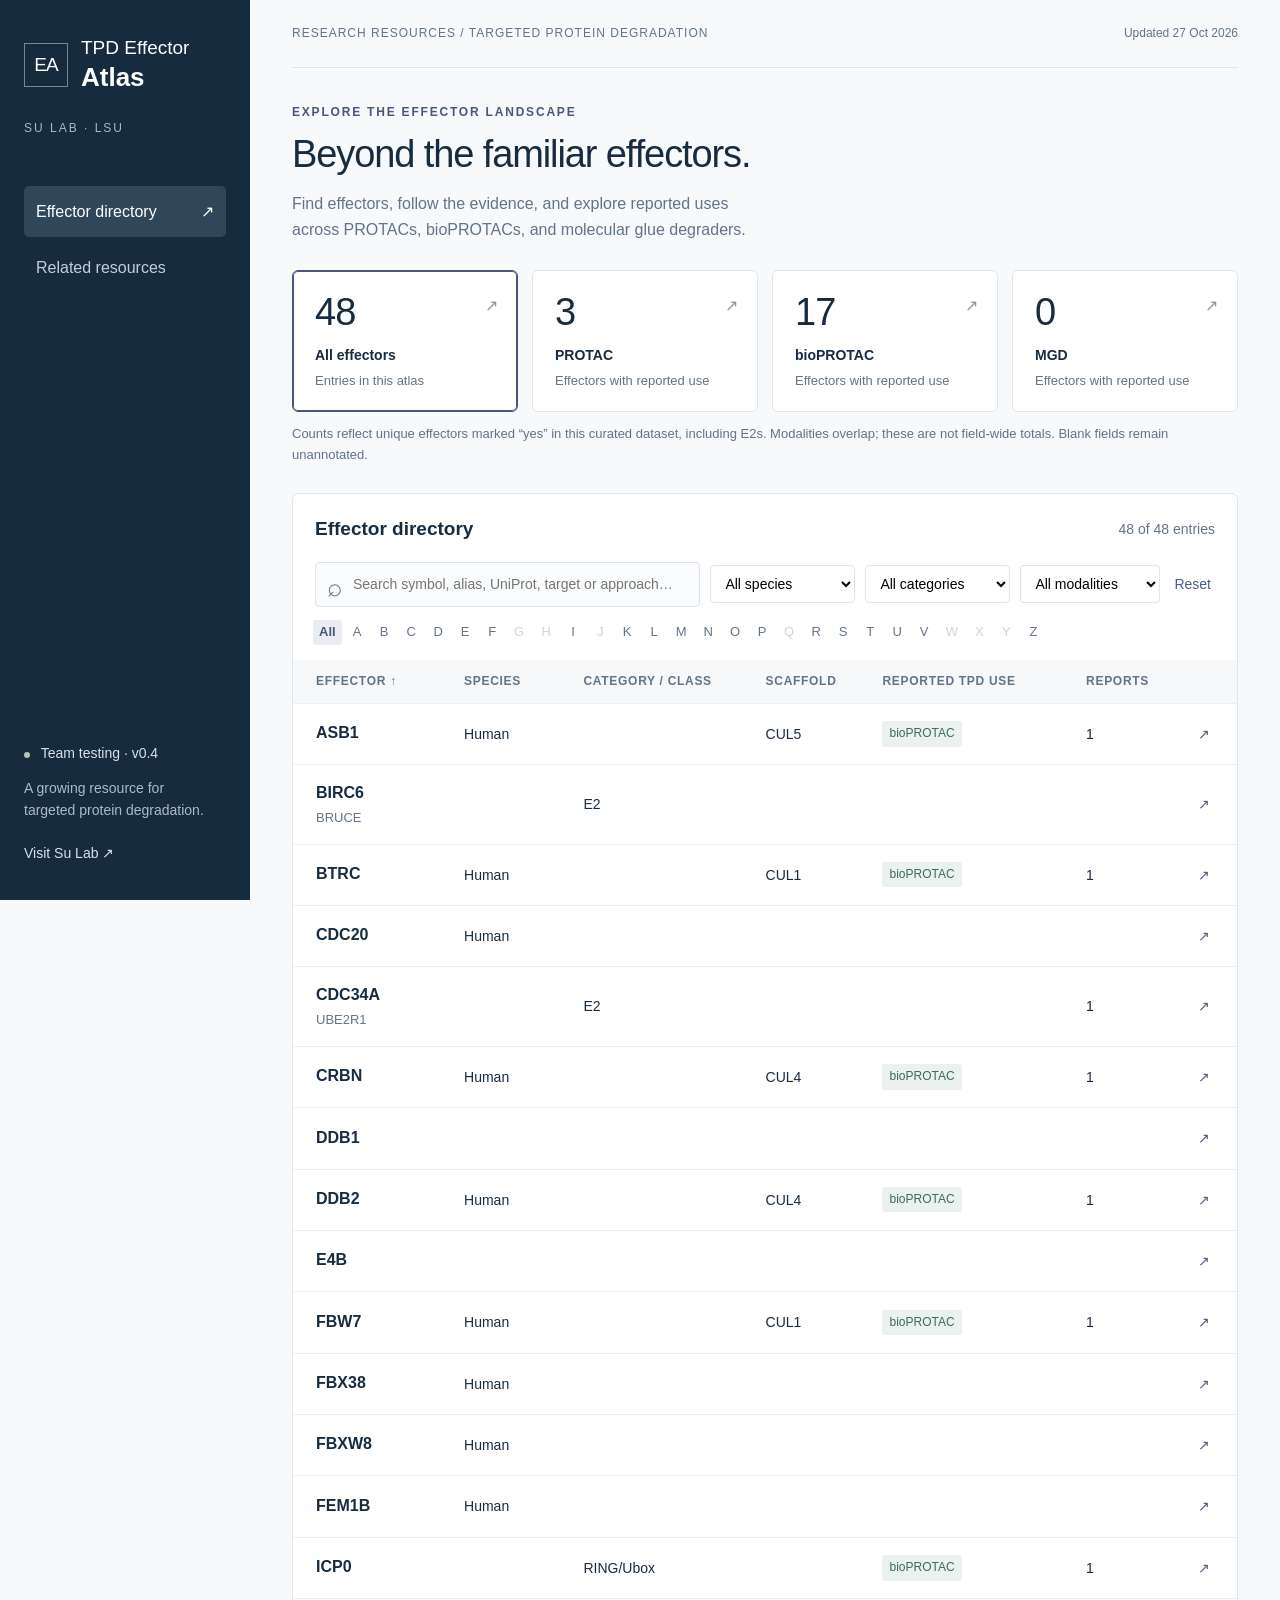
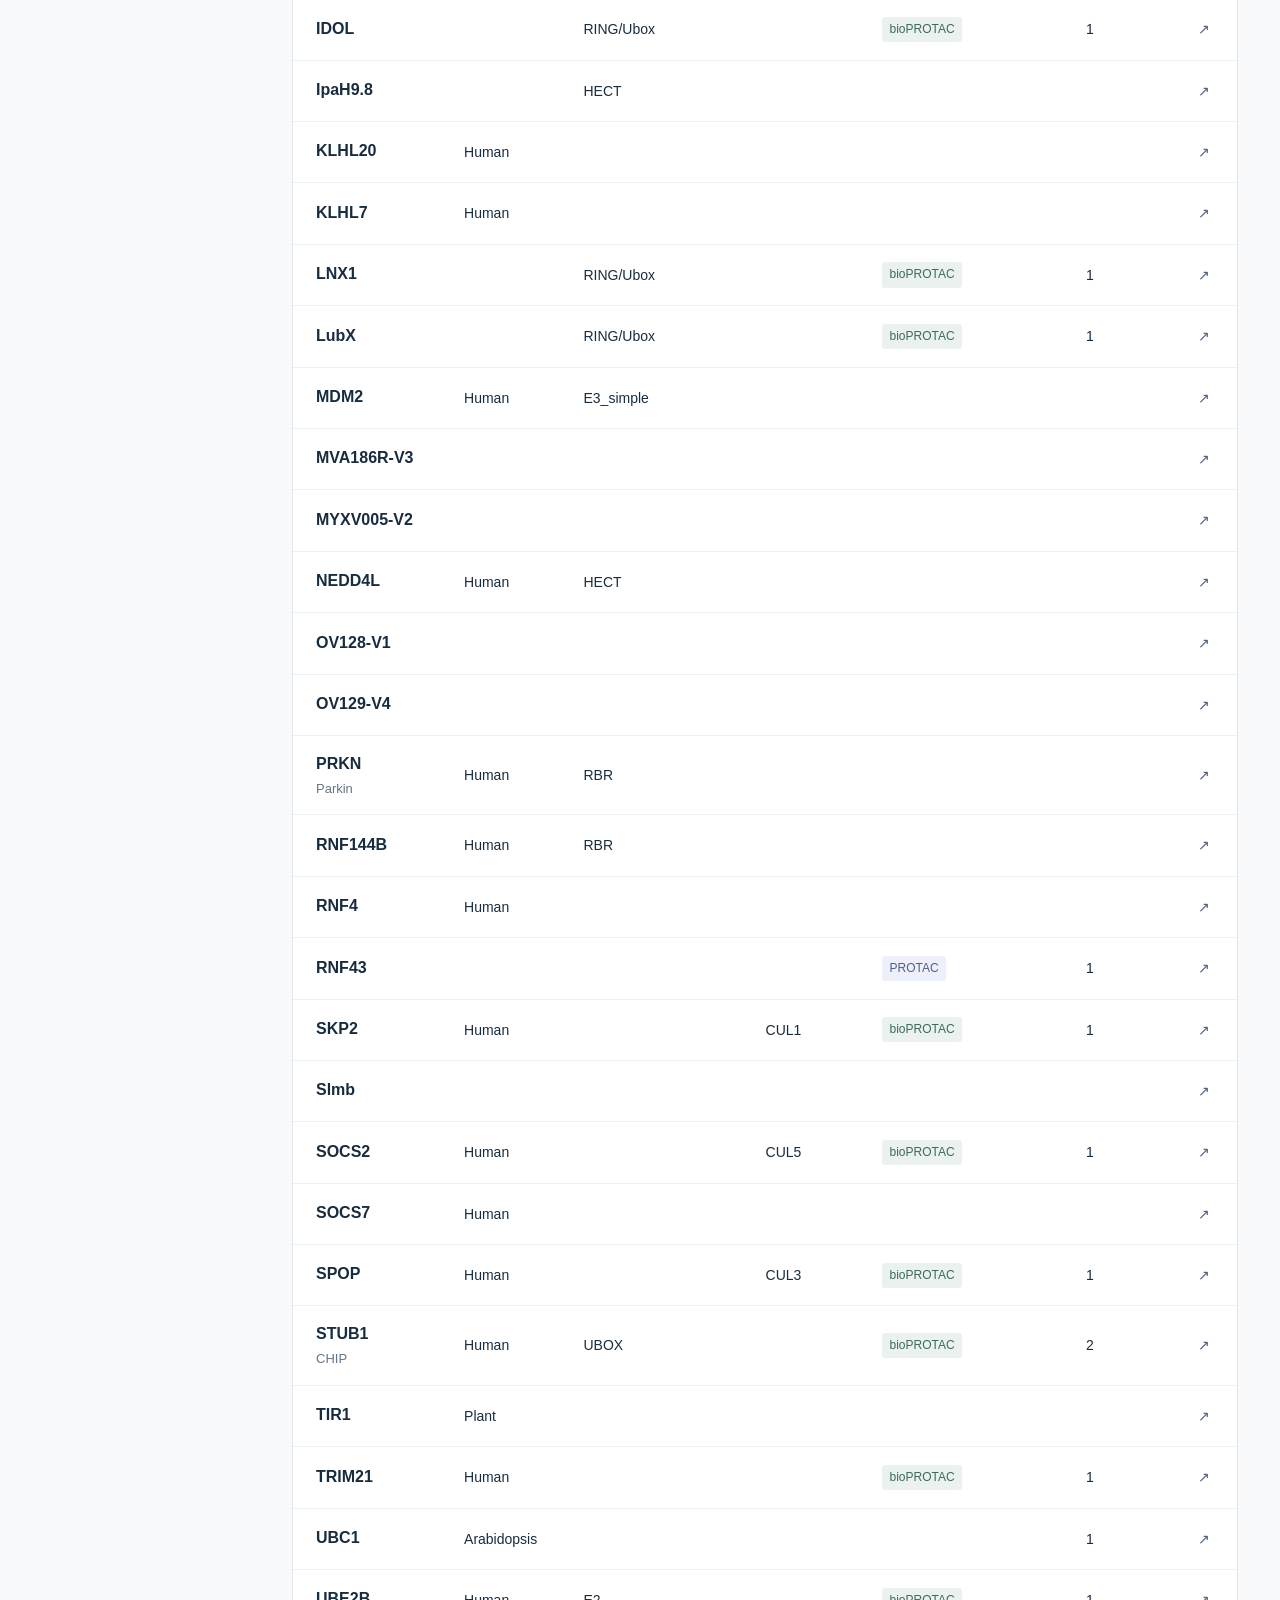
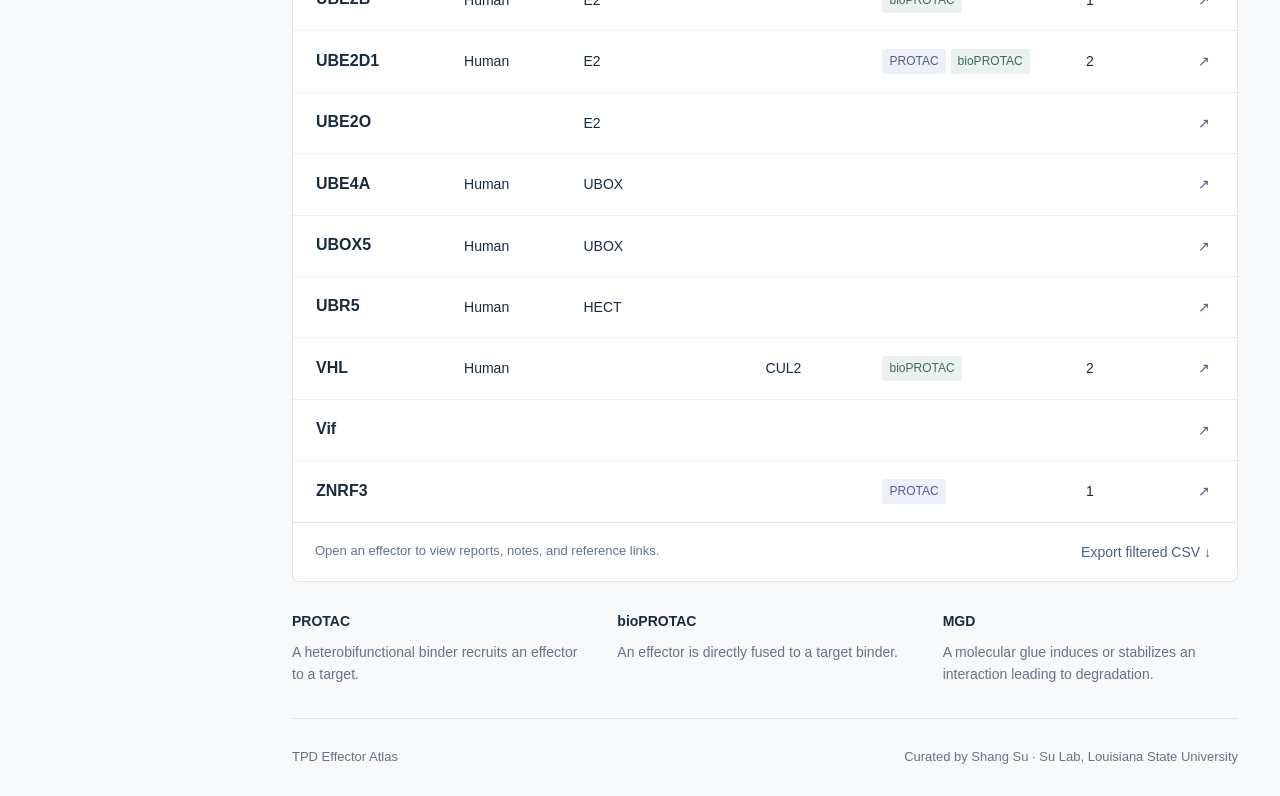
==== tpd-effector-atlas/index.html @ 7fdf9faf "launch tpd effector atlas accessible via direct url but not from homepage." ====
<!doctype html>
<html lang="en"><head><meta charset="utf-8"><meta name="viewport" content="width=device-width, initial-scale=1"><meta name="description" content="An effector-centered atlas of targeted protein degradation approaches, curated by the Su Lab."><title>TPD Effector Atlas · Su Lab</title><link rel="stylesheet" href="style.css"><script src="data.js" defer></script><script src="app.js" defer></script></head>
<body>
<aside class="sidebar"><a class="brand" href="#"><span class="brand-icon">EA</span><span>TPD Effector<br><strong>Atlas</strong></span></a><div class="sidebar-caption">SU LAB · LSU</div><nav aria-label="Main navigation"><button data-view="directory" class="nav active">Effector directory <span>↗</span></button><button data-view="resources" class="nav">Related resources</button></nav><div class="sidebar-bottom"><span class="dot"></span> Team testing · v0.4<p>A growing resource for<br>targeted protein degradation.</p><a href="https://sushanglab.com" target="_blank" rel="noopener">Visit Su Lab ↗</a></div></aside>
<main>
<header class="topbar"><span>RESEARCH RESOURCES / TARGETED PROTEIN DEGRADATION</span><span id="version">Updated 27 Oct 2026</span></header>
<section id="directory" class="view"><div class="intro"><div><div class="eyebrow">EXPLORE THE EFFECTOR LANDSCAPE</div><h1>Beyond the familiar effectors.</h1><p>Find effectors, follow the evidence, and explore reported uses<br class="wide"> across PROTACs, bioPROTACs, and molecular glue degraders.</p></div></div>
<div id="stats" class="stats" aria-label="Dataset summary"></div>
<p class="count-note">Counts reflect unique effectors marked “yes” in this curated dataset, including E2s. Modalities overlap; these are not field-wide totals. Blank fields remain unannotated.</p>
<section class="directory-panel"><div class="panel-title"><h2>Effector directory</h2><span id="result-count" aria-live="polite"></span></div><div class="filters"><div class="search-wrap"><span aria-hidden="true">⌕</span><input id="search" type="search" aria-label="Search effectors" placeholder="Search symbol, alias, UniProt, target or approach…"></div><select id="species" aria-label="Filter by species"><option value="">All species</option></select><select id="category" aria-label="Filter by category"><option value="">All categories</option></select><select id="modality" aria-label="Filter by modality"><option value="">All modalities</option><option>PROTAC</option><option>bioPROTAC</option><option>MGD</option><option>Other</option></select><button id="clear" class="text-button">Reset</button></div><div class="alpha" id="alpha" aria-label="Browse by first letter"></div><div class="table-scroll"><table><thead><tr><th><button id="sort">Effector <span id="sort-arrow">↑</span></button></th><th>Species</th><th>Category / class</th><th>Scaffold</th><th>Reported TPD use</th><th>Reports</th><th></th></tr></thead><tbody id="rows"></tbody></table></div><div id="empty" hidden>No effectors match these filters. <button class="text-button" id="empty-reset">Reset filters</button></div><div class="table-footer"><span>Open an effector to view reports, notes, and reference links.</span><button class="text-button" id="export-filter">Export filtered CSV ↓</button></div></section>
<div class="definitions"><div><b>PROTAC</b><p>A heterobifunctional binder recruits an effector to a target.</p></div><div><b>bioPROTAC</b><p>An effector is directly fused to a target binder.</p></div><div><b>MGD</b><p>A molecular glue induces or stabilizes an interaction leading to degradation.</p></div></div></section>
<section id="resources" class="view" hidden><div class="eyebrow">CONNECT THE EVIDENCE</div><h1>Related resources</h1><p class="lede">Complementary resources for effector biology, chemistry, and protein regulation.</p><div class="resource-grid" id="resource-grid"></div></section>
<footer>TPD Effector Atlas <span>Curated by Shang Su · Su Lab, Louisiana State University</span></footer>
</main>
<dialog id="detail"><div class="dialog-top"><span>Effector record</span><button id="close" aria-label="Close effector details">✕</button></div><div id="detail-body"></div></dialog>
</body></html>
---- tpd-effector-atlas/style.css ----
:root{--ink:#182c40;--muted:#647487;--line:#dfe5eb;--paper:#f7f9fb;--accent:#4c557f}*{box-sizing:border-box}body{margin:0;background:var(--paper);color:var(--ink);font:16px/1.6 Arial,Helvetica,sans-serif}button,input,select{font:inherit}button,a,input,select{outline-offset:4px}button{cursor:pointer}a{color:#465688;text-decoration:none}a:hover{text-decoration:underline}button{color:inherit}.sidebar{position:fixed;inset:0 auto 0 0;width:250px;padding:36px 24px;background:#172b3e;color:#e4ecf2;display:flex;flex-direction:column}.brand{display:flex;gap:13px;color:white;font-size:19px;line-height:1.3;align-items:center}.brand-icon{display:grid;place-items:center;border:1px solid #75889b;width:44px;height:44px;font-size:19px;letter-spacing:-1px}.brand strong{font-size:26px}.sidebar-caption{font-size:12px;letter-spacing:2px;color:#a7b8c8;margin:25px 0 42px}.nav{display:flex;justify-content:space-between;width:100%;border:0;background:transparent;color:#c1cfdd;padding:13px 12px;text-align:left;border-radius:5px;margin:5px 0}.nav.active{background:#30475a;color:white}.nav:hover{background:#294154}.sidebar-bottom{margin-top:auto;color:#d7e1e9;font-size:14px}.sidebar-bottom p{color:#aabaca;margin:12px 0 20px}.sidebar-bottom a{color:#d7e1e9}.dot{display:inline-block;width:6px;height:6px;background:#b6c7ae;border-radius:50%;margin-right:7px}main{margin-left:250px;padding:0 42px;max-width:1800px}.topbar{display:flex;justify-content:space-between;gap:15px;padding:24px 0;border-bottom:1px solid var(--line);font-size:12px;letter-spacing:1px;color:var(--muted)}.topbar span:last-child{letter-spacing:0}.view{padding-top:35px}.eyebrow{font-size:12px;letter-spacing:1.8px;color:var(--accent);font-weight:bold;margin-bottom:11px}h1{font-size:38px;letter-spacing:-1.1px;line-height:1.15;font-weight:500;margin:0 0 14px}h2{font-size:19px;margin:0 0 12px;font-weight:600}.intro{display:flex;justify-content:space-between;align-items:center;gap:25px;margin-bottom:28px}.intro p,.lede{color:var(--muted);margin:0;font-size:16px}.button{display:inline-block;border:1px solid var(--ink);background:var(--ink);color:white;padding:10px 14px;border-radius:4px;white-space:nowrap;font-size:14px;cursor:pointer}.button.secondary{color:var(--ink);background:white;border-color:var(--line)}.button:hover{text-decoration:none;border-color:#7a8898}.stats{display:grid;grid-template-columns:repeat(4,1fr);gap:14px}.stat{padding:19px 22px;background:white;border:1px solid var(--line);border-radius:6px;text-align:left;position:relative}.stat.active{border-color:var(--accent);box-shadow:inset 0 0 0 1px var(--accent)}.stat .num{display:block;font-size:38px;line-height:1.2;letter-spacing:-1px;margin-bottom:6px;font-weight:500}.stat .label{font-size:14px;font-weight:bold}.stat .small{display:block;font-size:13px;color:var(--muted);margin-top:4px}.stat .arrow{position:absolute;right:19px;top:22px;color:#8795a4}.count-note{font-size:13px;color:var(--muted);margin:12px 0 27px;max-width:950px}.directory-panel{background:white;border:1px solid var(--line);border-radius:7px;overflow:hidden}.panel-title{padding:20px 22px 0;display:flex;justify-content:space-between;align-items:center}.panel-title h2{margin:0}#result-count{font-size:14px;color:var(--muted)}.filters{display:flex;align-items:center;gap:10px;padding:18px 22px 13px;flex-wrap:wrap}.search-wrap{position:relative;flex:1;min-width:260px}.search-wrap span{position:absolute;left:12px;top:5px;font-size:26px;color:#6b7a88}input[type=search]{width:100%;padding:10px 12px 10px 37px;border:1px solid var(--line);border-radius:4px;background:#fafbfc;font-size:14px}select{padding:9px 25px 9px 10px;border:1px solid var(--line);border-radius:4px;background:white;font-size:14px;max-width:160px}.text-button{border:0;background:transparent;color:#4e5d86;padding:4px;font-size:14px}.text-button:hover{text-decoration:underline}.alpha{padding:0 20px 15px;display:flex;gap:4px;flex-wrap:wrap}.alpha button{border:0;background:transparent;min-width:23px;height:25px;border-radius:3px;font-size:13px;color:var(--muted)}.alpha button.active{background:#e9ecf3;color:var(--accent);font-weight:bold}.alpha button:disabled{opacity:.3;cursor:default}.table-scroll{overflow-x:auto}table{border-collapse:collapse;width:100%;white-space:nowrap;text-align:left}thead{background:#f6f8fa;color:#647487;font-size:12px;text-transform:uppercase;letter-spacing:.7px}th{font-weight:600;padding:12px 16px}th:first-child,td:first-child{padding-left:23px}th button{border:0;background:none;padding:0;font:inherit;text-transform:inherit;letter-spacing:inherit}td{padding:15px 16px;border-top:1px solid #edf0f3;font-size:14px}tbody tr:hover{background:#f8f9fc}td .gene{font-weight:600;font-size:16px;border:0;background:none;color:var(--ink);padding:0;text-align:left}.alias{font-size:13px;color:var(--muted);margin-top:2px}.tags{display:flex;gap:5px;flex-wrap:wrap}.badge{padding:3px 7px;border-radius:3px;font-size:12px;background:#eef0f5;color:#535d7e;display:inline-block}.badge.bioPROTAC{background:#eaf1ee;color:#3c6b59}.badge.PROTAC{background:#edf0fa;color:#525c8c}.badge.MGD{background:#f6efdf;color:#876b30}.badge.Other{background:#f1f1f1;color:#626b73}.quiet{color:#9aa5b0}.table-footer{border-top:1px solid var(--line);padding:14px 22px;display:flex;justify-content:space-between;align-items:center;font-size:13px;color:var(--muted)}#empty{padding:35px;text-align:center;color:var(--muted)}.definitions{display:grid;grid-template-columns:repeat(3,1fr);gap:30px;padding:26px 0}.definitions b{font-size:14px}.definitions p{font-size:14px;color:var(--muted);margin:7px 0}.resource-grid{display:grid;grid-template-columns:repeat(2,1fr);gap:18px;margin:28px 0}.resource{background:white;border:1px solid var(--line);border-radius:5px;padding:25px}.resource p{color:var(--muted);font-size:15px}.resource a{font-size:14px}.two-col{display:grid;grid-template-columns:1fr 1fr;gap:20px;margin-top:28px}.info-card{background:white;border:1px solid var(--line);border-radius:5px;padding:25px;margin-bottom:20px}.info-card p{font-size:15px;color:#5b6c7c}.inline-actions{display:flex;gap:12px;flex-wrap:wrap}code{font-size:14px;background:#f0f2f5;padding:2px 5px;border-radius:3px}footer{padding:28px 0;border-top:1px solid var(--line);color:var(--muted);font-size:13px;display:flex;justify-content:space-between;gap:15px}dialog{width:min(930px,94vw);max-height:90vh;border:0;border-radius:8px;padding:0;color:var(--ink);box-shadow:0 20px 100px #14273a44}dialog::backdrop{background:#15253677}.dialog-top{position:sticky;top:0;background:white;z-index:2;padding:15px 25px;display:flex;justify-content:space-between;align-items:center;border-bottom:1px solid var(--line);font-size:13px;text-transform:uppercase;letter-spacing:1px}.dialog-top button{border:0;background:none;font-size:20px}#detail-body{padding:28px}.detail-head{display:flex;justify-content:space-between;align-items:start;gap:20px}.detail-head h2{font-size:34px;margin:0}.detail-sub{font-size:14px;color:var(--muted);margin:5px 0 20px}.metadata{display:grid;grid-template-columns:repeat(3,1fr);gap:17px;margin:20px 0;padding:20px;background:#f7f9fb;border-radius:5px}.metadata dt{font-size:12px;color:var(--muted);text-transform:uppercase;letter-spacing:.6px}.metadata dd{margin:5px 0 0;font-size:15px;min-height:20px;overflow-wrap:anywhere}.external-links{display:flex;gap:13px;flex-wrap:wrap;margin-bottom:20px;font-size:14px}.note{font-size:15px;background:#f6f8fa;padding:12px 15px;border-left:2px solid #b6c1cb;margin:12px 0;white-space:pre-wrap;overflow-wrap:anywhere}.report{border:1px solid var(--line);border-radius:5px;padding:18px;margin:13px 0}.report-top{display:flex;align-items:center;justify-content:space-between;gap:12px}.report .target{font-size:16px;font-weight:600;margin:13px 0}.report p{font-size:14px;margin:8px 0}.report .mapping{font-size:13px;color:#856829;background:#fbf7ed;padding:9px 12px}.report-reference{overflow-wrap:anywhere}.report-label{color:var(--muted);display:inline-block;min-width:75px;font-size:13px}.report-empty{font-size:15px;color:var(--muted);padding:20px 0}pre.sequence{white-space:pre-wrap;overflow-wrap:anywhere;font-size:14px;background:#f5f7fa;padding:14px}#review-list{font-size:14px}#review-list button{margin-right:12px}#import-status.error{color:#a13535}.local-notice{font-weight:bold;color:#876b30}[hidden]{display:none!important}@media(min-width:1500px){main{padding:0 65px}.intro{margin-top:12px}}@media(max-width:1150px){.sidebar{width:195px;padding:28px 18px}main{margin-left:195px;padding:0 25px}.intro{align-items:start}.intro h1{font-size:32px}.stats{gap:10px}.stat{padding:17px}.wide{display:none}}@media(max-width:800px){.sidebar{position:static;width:auto;padding:18px 22px;display:block}.brand{font-size:15px}.brand strong{font-size:20px}.brand-icon{width:35px;height:35px}.sidebar-caption,.sidebar-bottom{display:none}nav{display:flex;gap:6px;margin-top:17px}.nav{font-size:14px;margin:0;padding:9px;width:auto}.nav span{display:none}main{margin:0;padding:0 18px}.topbar{font-size:9px;padding:17px 0}.topbar span:first-child{max-width:220px}.intro{flex-direction:column;gap:18px}.intro h1{font-size:34px}.stats{grid-template-columns:repeat(2,1fr)}.stat .num{font-size:32px}.filters{padding:15px;gap:8px}.search-wrap{flex-basis:100%}select{max-width:135px;font-size:13px}.definitions{gap:15px}.definitions p{font-size:13px}.resource-grid,.two-col{grid-template-columns:1fr}.two-col{gap:0}.table-footer{gap:12px;align-items:start}.table-footer span{max-width:65%}footer{flex-direction:column}.metadata{grid-template-columns:repeat(2,1fr)}#detail-body{padding:20px}.detail-head{flex-wrap:wrap}}
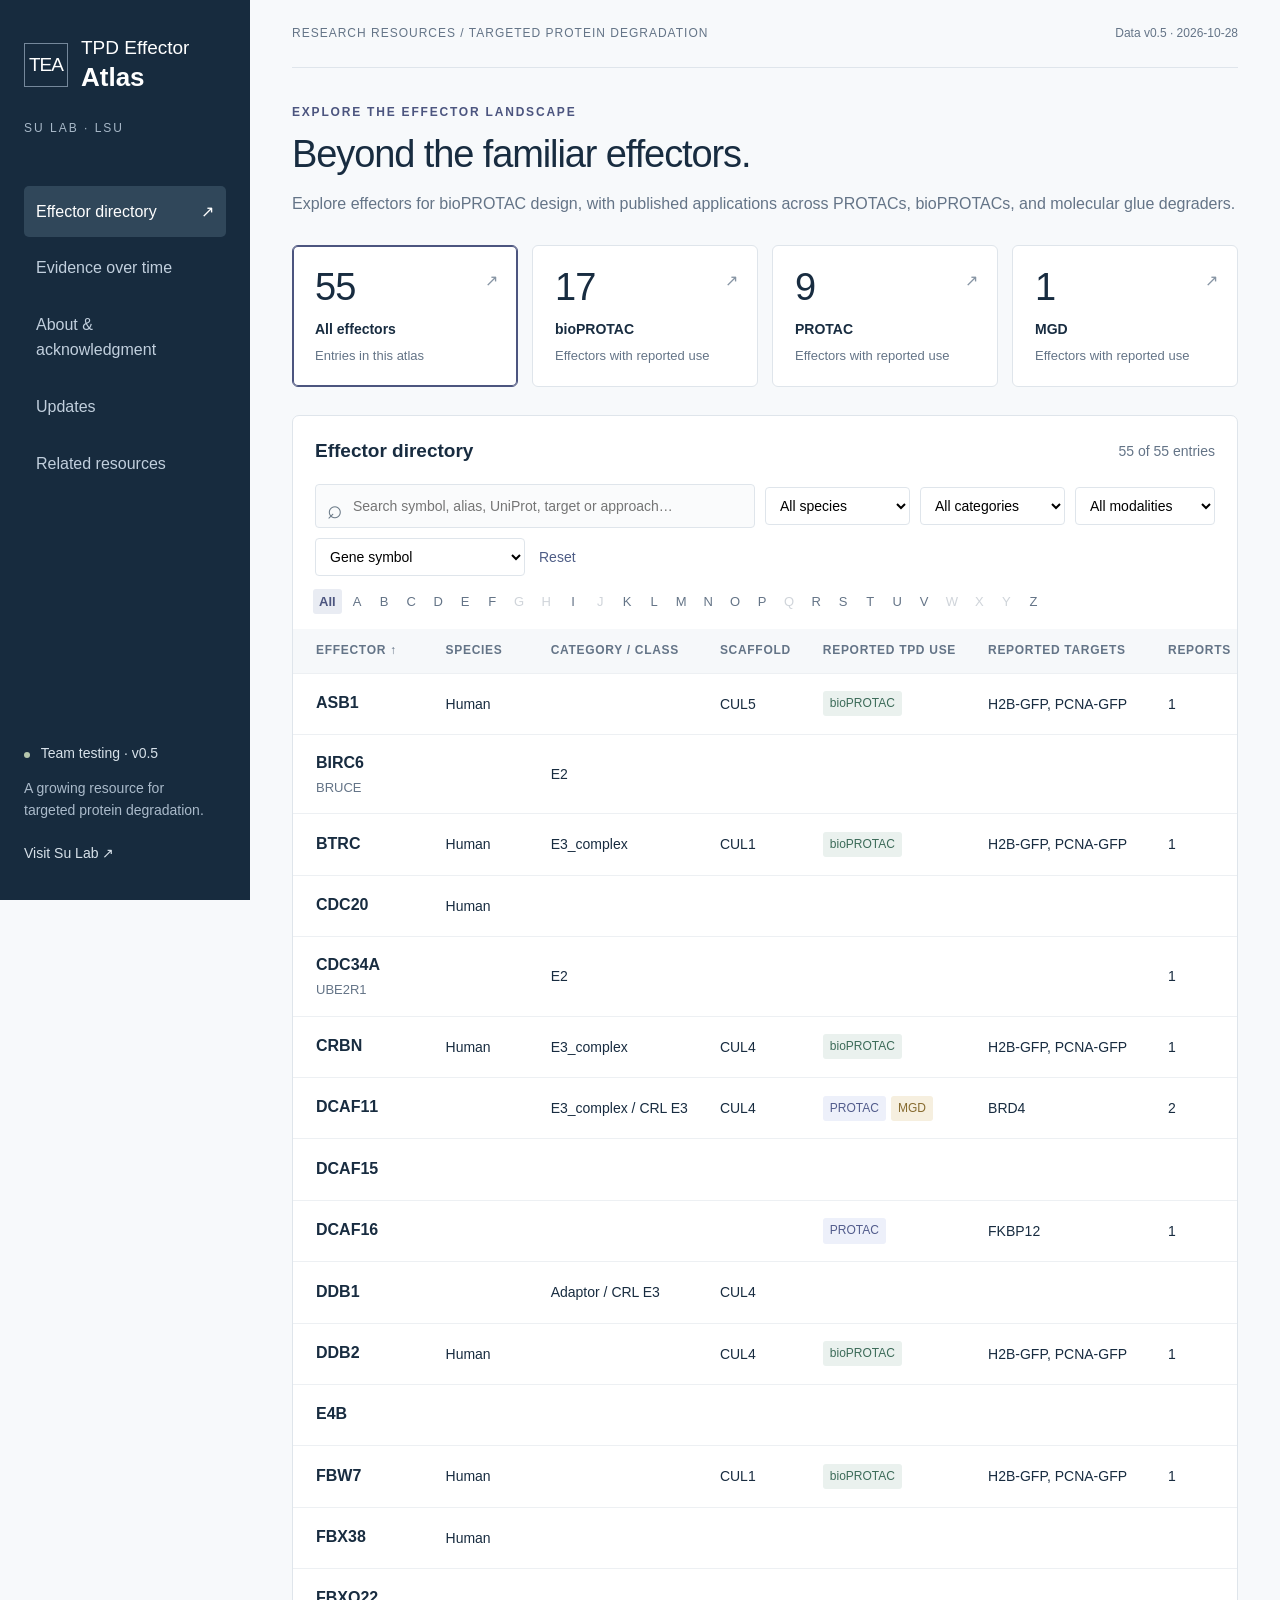
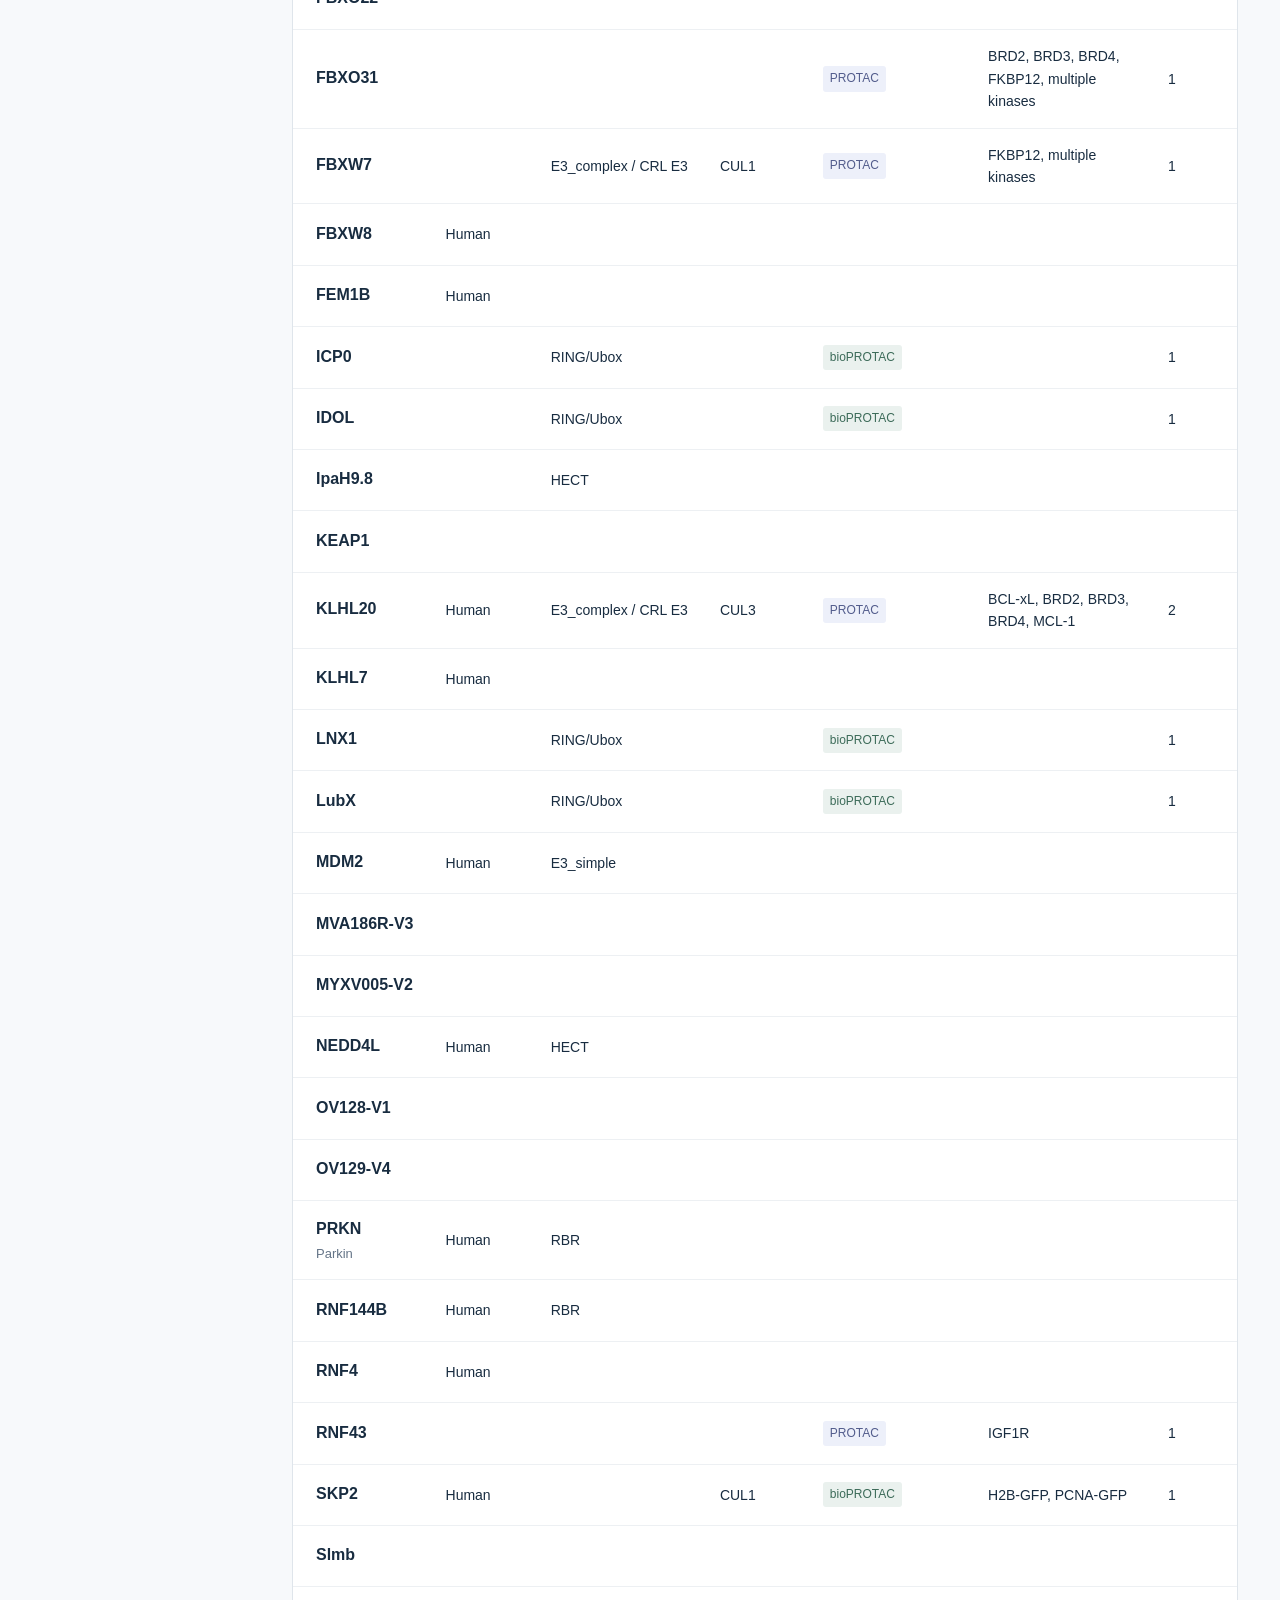
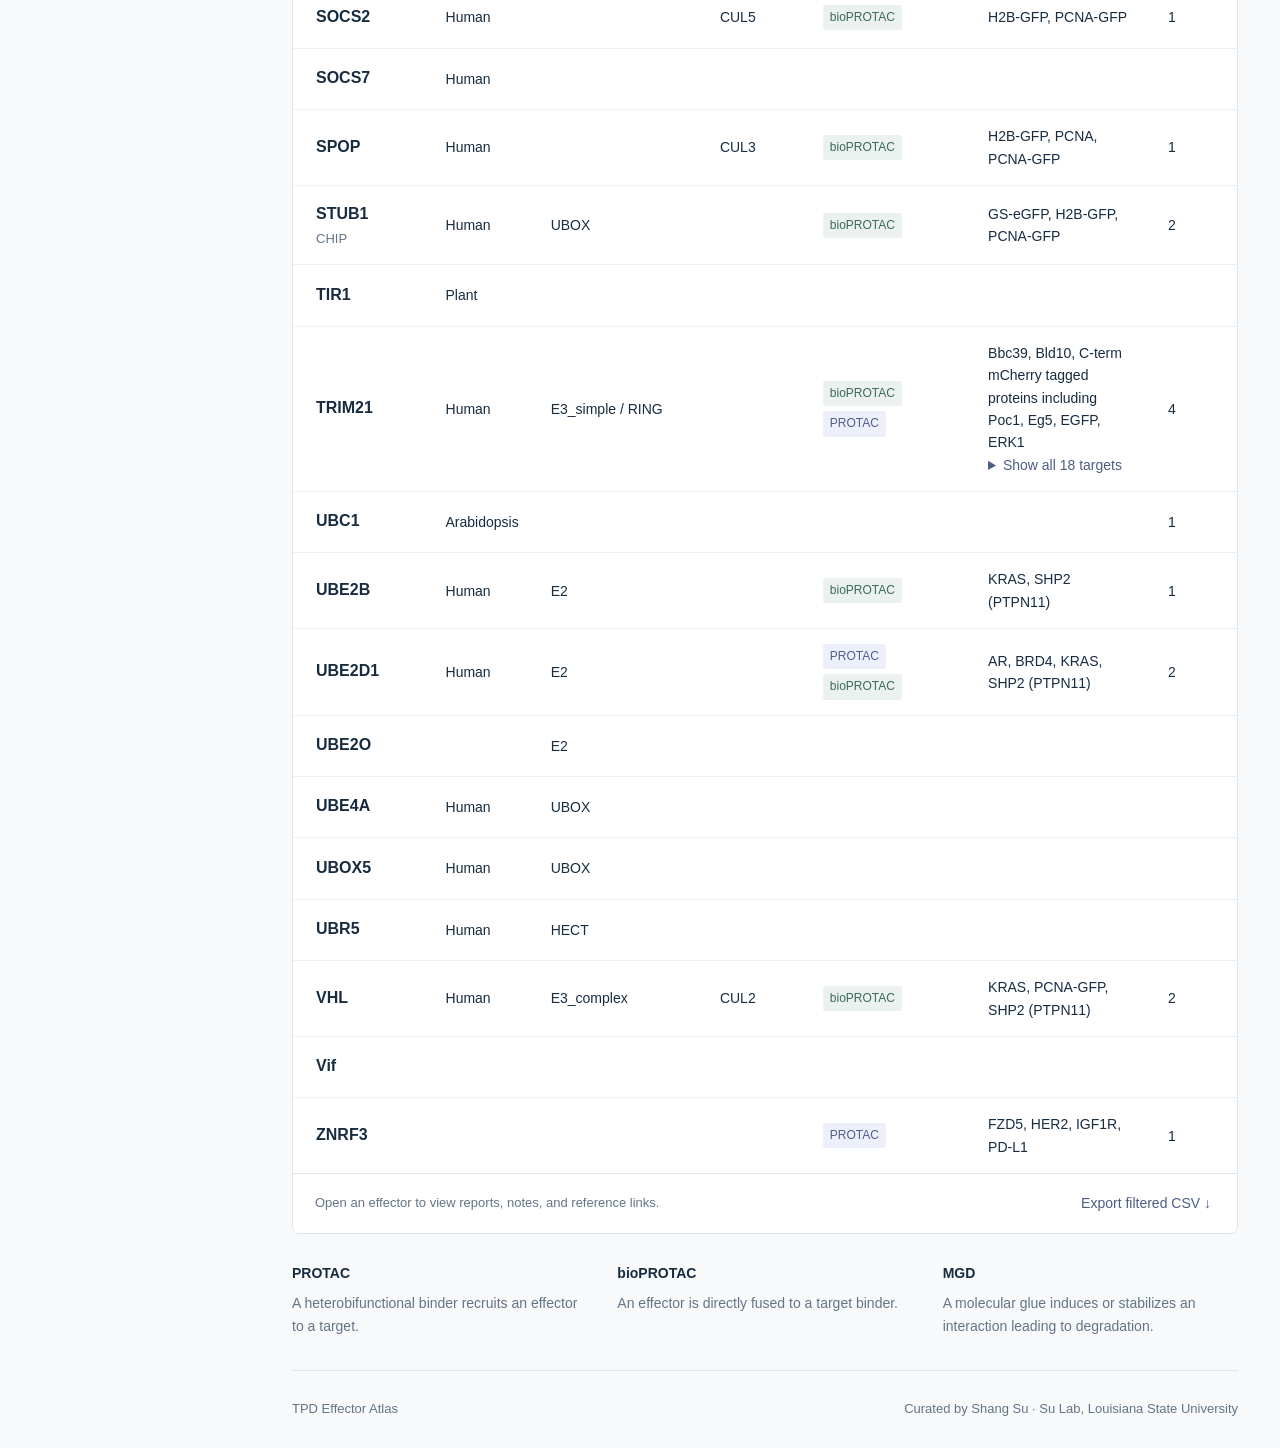
==== commit aa968577: "update TEA portal" ====
--- a/tpd-effector-atlas/index.html
+++ b/tpd-effector-atlas/index.html
@@ -1,15 +1,24 @@
 <!doctype html>
-<html lang="en"><head><meta charset="utf-8"><meta name="viewport" content="width=device-width, initial-scale=1"><meta name="description" content="An effector-centered atlas of targeted protein degradation approaches, curated by the Su Lab."><title>TPD Effector Atlas · Su Lab</title><link rel="stylesheet" href="style.css"><script src="data.js" defer></script><script src="app.js" defer></script></head>
+<html lang="en"><head><meta charset="utf-8"><meta name="viewport" content="width=device-width, initial-scale=1"><meta name="description" content="An effector-centered atlas of targeted protein degradation approaches, curated by the Su Lab."><title>TPD Effector Atlas · Su Lab</title><link rel="stylesheet" href="style.css"><script src="data.js" defer></script><script src="core.js" defer></script><script src="app.js" defer></script></head>
 <body>
-<aside class="sidebar"><a class="brand" href="#"><span class="brand-icon">EA</span><span>TPD Effector<br><strong>Atlas</strong></span></a><div class="sidebar-caption">SU LAB · LSU</div><nav aria-label="Main navigation"><button data-view="directory" class="nav active">Effector directory <span>↗</span></button><button data-view="resources" class="nav">Related resources</button></nav><div class="sidebar-bottom"><span class="dot"></span> Team testing · v0.4<p>A growing resource for<br>targeted protein degradation.</p><a href="https://sushanglab.com" target="_blank" rel="noopener">Visit Su Lab ↗</a></div></aside>
+<aside class="sidebar"><a class="brand" href="#"><span class="brand-icon">TEA</span><span>TPD Effector<br><strong>Atlas</strong></span></a><div class="sidebar-caption">SU LAB · LSU</div><nav aria-label="Main navigation"><button data-view="directory" class="nav active">Effector directory <span>↗</span></button><button data-view="trends" class="nav">Evidence over time</button><button data-view="about" class="nav">About & acknowledgment</button><button data-view="updates" class="nav">Updates</button><button data-view="resources" class="nav">Related resources</button></nav><div class="sidebar-bottom"><span class="dot"></span> <span id="sidebar-release">Team testing · v0.5</span><p>A growing resource for<br>targeted protein degradation.</p><a href="https://sushanglab.com" target="_blank" rel="noopener">Visit Su Lab ↗</a></div></aside>
 <main>
-<header class="topbar"><span>RESEARCH RESOURCES / TARGETED PROTEIN DEGRADATION</span><span id="version">Updated 27 Oct 2026</span></header>
-<section id="directory" class="view"><div class="intro"><div><div class="eyebrow">EXPLORE THE EFFECTOR LANDSCAPE</div><h1>Beyond the familiar effectors.</h1><p>Find effectors, follow the evidence, and explore reported uses<br class="wide"> across PROTACs, bioPROTACs, and molecular glue degraders.</p></div></div>
+<header class="topbar"><span>RESEARCH RESOURCES / TARGETED PROTEIN DEGRADATION</span><span id="version">Updated 28 Oct 2026</span></header>
+<section id="directory" class="view"><div class="intro"><div><div class="eyebrow">EXPLORE THE EFFECTOR LANDSCAPE</div><h1>Beyond the familiar effectors.</h1><p>Explore effectors for bioPROTAC design, with published applications across PROTACs, bioPROTACs, and molecular glue degraders.</p></div></div>
 <div id="stats" class="stats" aria-label="Dataset summary"></div>
-<p class="count-note">Counts reflect unique effectors marked “yes” in this curated dataset, including E2s. Modalities overlap; these are not field-wide totals. Blank fields remain unannotated.</p>
-<section class="directory-panel"><div class="panel-title"><h2>Effector directory</h2><span id="result-count" aria-live="polite"></span></div><div class="filters"><div class="search-wrap"><span aria-hidden="true">⌕</span><input id="search" type="search" aria-label="Search effectors" placeholder="Search symbol, alias, UniProt, target or approach…"></div><select id="species" aria-label="Filter by species"><option value="">All species</option></select><select id="category" aria-label="Filter by category"><option value="">All categories</option></select><select id="modality" aria-label="Filter by modality"><option value="">All modalities</option><option>PROTAC</option><option>bioPROTAC</option><option>MGD</option><option>Other</option></select><button id="clear" class="text-button">Reset</button></div><div class="alpha" id="alpha" aria-label="Browse by first letter"></div><div class="table-scroll"><table><thead><tr><th><button id="sort">Effector <span id="sort-arrow">↑</span></button></th><th>Species</th><th>Category / class</th><th>Scaffold</th><th>Reported TPD use</th><th>Reports</th><th></th></tr></thead><tbody id="rows"></tbody></table></div><div id="empty" hidden>No effectors match these filters. <button class="text-button" id="empty-reset">Reset filters</button></div><div class="table-footer"><span>Open an effector to view reports, notes, and reference links.</span><button class="text-button" id="export-filter">Export filtered CSV ↓</button></div></section>
+
+<section class="directory-panel"><div class="panel-title"><h2>Effector directory</h2><span id="result-count" aria-live="polite"></span></div><div class="filters"><div class="search-wrap"><span aria-hidden="true">⌕</span><input id="search" type="search" name="tea-effector-query" autocomplete="off" autocapitalize="off" spellcheck="false" aria-label="Search effectors" placeholder="Search symbol, alias, UniProt, target or approach…"></div><select id="species" aria-label="Filter by species"><option value="">All species</option></select><select id="category" aria-label="Filter by category"><option value="">All categories</option></select><select id="modality" aria-label="Filter by modality"><option value="">All modalities</option><option>PROTAC</option><option>bioPROTAC</option><option>MGD</option><option>Other</option></select><select id="order" aria-label="Sort directory"><option value="symbol">Gene symbol</option><option value="papers">bioPROTAC publications</option><option value="recent">bioPROTAC publications: last 3 years</option></select><button id="clear" class="text-button">Reset</button></div><div class="alpha" id="alpha" aria-label="Browse by first letter"></div><div class="table-scroll"><table><thead><tr><th><button id="sort">Effector <span id="sort-arrow">↑</span></button></th><th>Species</th><th>Category / class</th><th>Scaffold</th><th>Reported TPD use</th><th>Reported targets</th><th>Reports</th><th></th></tr></thead><tbody id="rows"></tbody></table></div><div id="empty" hidden>No effectors match these filters. <button class="text-button" id="empty-reset">Reset filters</button></div><div class="table-footer"><span>Open an effector to view reports, notes, and reference links.</span><button class="text-button" id="export-filter">Export filtered CSV ↓</button></div></section>
 <div class="definitions"><div><b>PROTAC</b><p>A heterobifunctional binder recruits an effector to a target.</p></div><div><b>bioPROTAC</b><p>An effector is directly fused to a target binder.</p></div><div><b>MGD</b><p>A molecular glue induces or stabilizes an interaction leading to degradation.</p></div></div></section>
-<section id="resources" class="view" hidden><div class="eyebrow">CONNECT THE EVIDENCE</div><h1>Related resources</h1><p class="lede">Complementary resources for effector biology, chemistry, and protein regulation.</p><div class="resource-grid" id="resource-grid"></div></section>
+<section id="resources" class="view" hidden><div class="eyebrow">CONNECT THE EVIDENCE</div><h1>Related resources</h1><p class="lede">Complementary resources for effector biology, chemistry, and protein regulation.</p><div class="resource-grid" id="resource-grid"></div><div id="screening-resources"></div></section>
+
+<section id="trends" class="view" hidden><div class="eyebrow">REPORTED APPLICATIONS</div><h1>Evidence over time</h1><p class="lede">Follow publication activity and the expanding repertoire of effectors.</p>
+<div class="trend-controls"><label>Modality <select id="trend-modality"><option>bioPROTAC</option><option>PROTAC</option><option>MGD</option></select></label><label>Effector <select id="trend-effector"><option value="">All effectors</option></select></label><button class="text-button" id="trend-export">Download chart data ↓</button></div>
+<p class="method-note" id="trend-note"></p><div class="chart-grid"><article class="info-card"><h2 id="pub-chart-title">Publications by year</h2><div id="pub-chart"></div></article><article class="info-card"><h2 id="eff-chart-title">Effector repertoire</h2><div id="eff-chart"></div></article></div>
+<div class="info-card"><h2 id="year-title">Reports in selected year</h2><div id="year-reports"><p>Select a year in either chart to view its reports.</p></div></div>
+<div class="info-card"><h2>Reported applications by effector</h2><p class="method-note">Publication counts describe the curated evidence, not comparative performance. Select an effector name to view its timeline.</p><div class="table-scroll"><table><thead><tr><th>Effector</th><th>Publications</th><th id="recent-label">Last 3 years</th><th>Distinct target labels</th><th></th></tr></thead><tbody id="evidence-rows"></tbody></table></div></div>
+<details class="info-card"><summary>Counting methods</summary><p>Publications are deduplicated by PMID, DOI, or normalized reference text within each modality. One paper testing several effectors counts once in the annual publication chart and once for each effector in its own publication count. Use a consistent PMID or DOI across records of the same paper. A paper cited only by DOI in one row and PMID in another requires curator reconciliation.</p><p>Effector timelines use stable Atlas IDs and the earliest dated qualifying report in this dataset. Different constructs do not create additional effectors. Reports need a reference, a publication year, and status “yes” to enter the time curves. Missing years are not inferred. Conflicting years for one reference use the earliest entered year and should be reviewed. The last-three-years window includes the release year and its two preceding calendar years.</p><p>PROTAC references are selectively curated; their counts should not be interpreted as complete field coverage or directly compared with bioPROTAC coverage. Counts include different effector classes, including E2s. Notes and limitations remain attached to individual reports.</p></details></section>
+<section id="about" class="view" hidden><div class="eyebrow">SU LAB · LOUISIANA STATE UNIVERSITY</div><h1>About & acknowledgment</h1><div class="info-card"><h2>A resource for bioPROTAC design</h2><p>The TPD Effector Atlas organizes published applications of effectors in targeted protein degradation, with an emphasis on bioPROTACs and genetically encoded approaches. It connects effector identities, reported targets, constructs and experimental notes to original publications.</p><p>Developed and maintained by Shang Su and the Su Laboratory, Department of Comparative Biomedical Sciences, School of Veterinary Medicine, Louisiana State University.</p><p>Coverage is evolving. Reported applications are evidence of use in a defined system, not a ranking of effectiveness. PROTAC coverage includes representative references and reported targets; visit PROTAC-DB for detailed chemical information.</p><p>Classification follows recruitment mechanism: PROTAC uses a heterobifunctional binder to bridge effector and target; bioPROTAC directly fuses the effector to a target binder; MGD induces or stabilizes a degradation-associated interaction. Genetic encoding alone does not determine the category.</p></div><div class="info-card"><h2>Acknowledge this resource</h2><p>If this resource supports your work, please acknowledge the Atlas and cite the original studies relevant to your experiments.</p><blockquote id="acknowledgment"></blockquote><button class="button secondary" id="copy-ack">Copy acknowledgment</button><span id="copy-status" role="status"></span></div><div class="info-card"><h2>Contribute a report or correction</h2><p>We welcome missing publications, corrections and suggestions from colleagues. Please include the TEA record ID, publication reference, and proposed change where possible.</p><a href="mailto:ssu5@lsu.edu?subject=TPD%20Effector%20Atlas%3A%20correction%20or%20contribution">Contact Shang Su · ssu5@lsu.edu</a></div></section>
+<section id="updates" class="view" hidden><div class="eyebrow">RELEASE HISTORY</div><h1>Updates</h1><div id="release-list"></div></section>
 <footer>TPD Effector Atlas <span>Curated by Shang Su · Su Lab, Louisiana State University</span></footer>
 </main>
 <dialog id="detail"><div class="dialog-top"><span>Effector record</span><button id="close" aria-label="Close effector details">✕</button></div><div id="detail-body"></div></dialog>
--- a/tpd-effector-atlas/style.css
+++ b/tpd-effector-atlas/style.css
@@ -1 +1,4 @@
 :root{--ink:#182c40;--muted:#647487;--line:#dfe5eb;--paper:#f7f9fb;--accent:#4c557f}*{box-sizing:border-box}body{margin:0;background:var(--paper);color:var(--ink);font:16px/1.6 Arial,Helvetica,sans-serif}button,input,select{font:inherit}button,a,input,select{outline-offset:4px}button{cursor:pointer}a{color:#465688;text-decoration:none}a:hover{text-decoration:underline}button{color:inherit}.sidebar{position:fixed;inset:0 auto 0 0;width:250px;padding:36px 24px;background:#172b3e;color:#e4ecf2;display:flex;flex-direction:column}.brand{display:flex;gap:13px;color:white;font-size:19px;line-height:1.3;align-items:center}.brand-icon{display:grid;place-items:center;border:1px solid #75889b;width:44px;height:44px;font-size:19px;letter-spacing:-1px}.brand strong{font-size:26px}.sidebar-caption{font-size:12px;letter-spacing:2px;color:#a7b8c8;margin:25px 0 42px}.nav{display:flex;justify-content:space-between;width:100%;border:0;background:transparent;color:#c1cfdd;padding:13px 12px;text-align:left;border-radius:5px;margin:5px 0}.nav.active{background:#30475a;color:white}.nav:hover{background:#294154}.sidebar-bottom{margin-top:auto;color:#d7e1e9;font-size:14px}.sidebar-bottom p{color:#aabaca;margin:12px 0 20px}.sidebar-bottom a{color:#d7e1e9}.dot{display:inline-block;width:6px;height:6px;background:#b6c7ae;border-radius:50%;margin-right:7px}main{margin-left:250px;padding:0 42px;max-width:1800px}.topbar{display:flex;justify-content:space-between;gap:15px;padding:24px 0;border-bottom:1px solid var(--line);font-size:12px;letter-spacing:1px;color:var(--muted)}.topbar span:last-child{letter-spacing:0}.view{padding-top:35px}.eyebrow{font-size:12px;letter-spacing:1.8px;color:var(--accent);font-weight:bold;margin-bottom:11px}h1{font-size:38px;letter-spacing:-1.1px;line-height:1.15;font-weight:500;margin:0 0 14px}h2{font-size:19px;margin:0 0 12px;font-weight:600}.intro{display:flex;justify-content:space-between;align-items:center;gap:25px;margin-bottom:28px}.intro p,.lede{color:var(--muted);margin:0;font-size:16px}.button{display:inline-block;border:1px solid var(--ink);background:var(--ink);color:white;padding:10px 14px;border-radius:4px;white-space:nowrap;font-size:14px;cursor:pointer}.button.secondary{color:var(--ink);background:white;border-color:var(--line)}.button:hover{text-decoration:none;border-color:#7a8898}.stats{display:grid;grid-template-columns:repeat(4,1fr);gap:14px}.stat{padding:19px 22px;background:white;border:1px solid var(--line);border-radius:6px;text-align:left;position:relative}.stat.active{border-color:var(--accent);box-shadow:inset 0 0 0 1px var(--accent)}.stat .num{display:block;font-size:38px;line-height:1.2;letter-spacing:-1px;margin-bottom:6px;font-weight:500}.stat .label{font-size:14px;font-weight:bold}.stat .small{display:block;font-size:13px;color:var(--muted);margin-top:4px}.stat .arrow{position:absolute;right:19px;top:22px;color:#8795a4}.count-note{font-size:13px;color:var(--muted);margin:12px 0 27px;max-width:950px}.directory-panel{background:white;border:1px solid var(--line);border-radius:7px;overflow:hidden}.panel-title{padding:20px 22px 0;display:flex;justify-content:space-between;align-items:center}.panel-title h2{margin:0}#result-count{font-size:14px;color:var(--muted)}.filters{display:flex;align-items:center;gap:10px;padding:18px 22px 13px;flex-wrap:wrap}.search-wrap{position:relative;flex:1;min-width:260px}.search-wrap span{position:absolute;left:12px;top:5px;font-size:26px;color:#6b7a88}input[type=search]{width:100%;padding:10px 12px 10px 37px;border:1px solid var(--line);border-radius:4px;background:#fafbfc;font-size:14px}select{padding:9px 25px 9px 10px;border:1px solid var(--line);border-radius:4px;background:white;font-size:14px;max-width:160px}.text-button{border:0;background:transparent;color:#4e5d86;padding:4px;font-size:14px}.text-button:hover{text-decoration:underline}.alpha{padding:0 20px 15px;display:flex;gap:4px;flex-wrap:wrap}.alpha button{border:0;background:transparent;min-width:23px;height:25px;border-radius:3px;font-size:13px;color:var(--muted)}.alpha button.active{background:#e9ecf3;color:var(--accent);font-weight:bold}.alpha button:disabled{opacity:.3;cursor:default}.table-scroll{overflow-x:auto}table{border-collapse:collapse;width:100%;white-space:nowrap;text-align:left}thead{background:#f6f8fa;color:#647487;font-size:12px;text-transform:uppercase;letter-spacing:.7px}th{font-weight:600;padding:12px 16px}th:first-child,td:first-child{padding-left:23px}th button{border:0;background:none;padding:0;font:inherit;text-transform:inherit;letter-spacing:inherit}td{padding:15px 16px;border-top:1px solid #edf0f3;font-size:14px}tbody tr:hover{background:#f8f9fc}td .gene{font-weight:600;font-size:16px;border:0;background:none;color:var(--ink);padding:0;text-align:left}.alias{font-size:13px;color:var(--muted);margin-top:2px}.tags{display:flex;gap:5px;flex-wrap:wrap}.badge{padding:3px 7px;border-radius:3px;font-size:12px;background:#eef0f5;color:#535d7e;display:inline-block}.badge.bioPROTAC{background:#eaf1ee;color:#3c6b59}.badge.PROTAC{background:#edf0fa;color:#525c8c}.badge.MGD{background:#f6efdf;color:#876b30}.badge.Other{background:#f1f1f1;color:#626b73}.quiet{color:#9aa5b0}.table-footer{border-top:1px solid var(--line);padding:14px 22px;display:flex;justify-content:space-between;align-items:center;font-size:13px;color:var(--muted)}#empty{padding:35px;text-align:center;color:var(--muted)}.definitions{display:grid;grid-template-columns:repeat(3,1fr);gap:30px;padding:26px 0}.definitions b{font-size:14px}.definitions p{font-size:14px;color:var(--muted);margin:7px 0}.resource-grid{display:grid;grid-template-columns:repeat(2,1fr);gap:18px;margin:28px 0}.resource{background:white;border:1px solid var(--line);border-radius:5px;padding:25px}.resource p{color:var(--muted);font-size:15px}.resource a{font-size:14px}.two-col{display:grid;grid-template-columns:1fr 1fr;gap:20px;margin-top:28px}.info-card{background:white;border:1px solid var(--line);border-radius:5px;padding:25px;margin-bottom:20px}.info-card p{font-size:15px;color:#5b6c7c}.inline-actions{display:flex;gap:12px;flex-wrap:wrap}code{font-size:14px;background:#f0f2f5;padding:2px 5px;border-radius:3px}footer{padding:28px 0;border-top:1px solid var(--line);color:var(--muted);font-size:13px;display:flex;justify-content:space-between;gap:15px}dialog{width:min(930px,94vw);max-height:90vh;border:0;border-radius:8px;padding:0;color:var(--ink);box-shadow:0 20px 100px #14273a44}dialog::backdrop{background:#15253677}.dialog-top{position:sticky;top:0;background:white;z-index:2;padding:15px 25px;display:flex;justify-content:space-between;align-items:center;border-bottom:1px solid var(--line);font-size:13px;text-transform:uppercase;letter-spacing:1px}.dialog-top button{border:0;background:none;font-size:20px}#detail-body{padding:28px}.detail-head{display:flex;justify-content:space-between;align-items:start;gap:20px}.detail-head h2{font-size:34px;margin:0}.detail-sub{font-size:14px;color:var(--muted);margin:5px 0 20px}.metadata{display:grid;grid-template-columns:repeat(3,1fr);gap:17px;margin:20px 0;padding:20px;background:#f7f9fb;border-radius:5px}.metadata dt{font-size:12px;color:var(--muted);text-transform:uppercase;letter-spacing:.6px}.metadata dd{margin:5px 0 0;font-size:15px;min-height:20px;overflow-wrap:anywhere}.external-links{display:flex;gap:13px;flex-wrap:wrap;margin-bottom:20px;font-size:14px}.note{font-size:15px;background:#f6f8fa;padding:12px 15px;border-left:2px solid #b6c1cb;margin:12px 0;white-space:pre-wrap;overflow-wrap:anywhere}.report{border:1px solid var(--line);border-radius:5px;padding:18px;margin:13px 0}.report-top{display:flex;align-items:center;justify-content:space-between;gap:12px}.report .target{font-size:16px;font-weight:600;margin:13px 0}.report p{font-size:14px;margin:8px 0}.report .mapping{font-size:13px;color:#856829;background:#fbf7ed;padding:9px 12px}.report-reference{overflow-wrap:anywhere}.report-label{color:var(--muted);display:inline-block;min-width:75px;font-size:13px}.report-empty{font-size:15px;color:var(--muted);padding:20px 0}pre.sequence{white-space:pre-wrap;overflow-wrap:anywhere;font-size:14px;background:#f5f7fa;padding:14px}#review-list{font-size:14px}#review-list button{margin-right:12px}#import-status.error{color:#a13535}.local-notice{font-weight:bold;color:#876b30}[hidden]{display:none!important}@media(min-width:1500px){main{padding:0 65px}.intro{margin-top:12px}}@media(max-width:1150px){.sidebar{width:195px;padding:28px 18px}main{margin-left:195px;padding:0 25px}.intro{align-items:start}.intro h1{font-size:32px}.stats{gap:10px}.stat{padding:17px}.wide{display:none}}@media(max-width:800px){.sidebar{position:static;width:auto;padding:18px 22px;display:block}.brand{font-size:15px}.brand strong{font-size:20px}.brand-icon{width:35px;height:35px}.sidebar-caption,.sidebar-bottom{display:none}nav{display:flex;gap:6px;margin-top:17px}.nav{font-size:14px;margin:0;padding:9px;width:auto}.nav span{display:none}main{margin:0;padding:0 18px}.topbar{font-size:9px;padding:17px 0}.topbar span:first-child{max-width:220px}.intro{flex-direction:column;gap:18px}.intro h1{font-size:34px}.stats{grid-template-columns:repeat(2,1fr)}.stat .num{font-size:32px}.filters{padding:15px;gap:8px}.search-wrap{flex-basis:100%}select{max-width:135px;font-size:13px}.definitions{gap:15px}.definitions p{font-size:13px}.resource-grid,.two-col{grid-template-columns:1fr}.two-col{gap:0}.table-footer{gap:12px;align-items:start}.table-footer span{max-width:65%}footer{flex-direction:column}.metadata{grid-template-columns:repeat(2,1fr)}#detail-body{padding:20px}.detail-head{flex-wrap:wrap}}
+
+.intro>div{width:100%}.intro p{max-width:none}.stats{margin-bottom:28px}.target-cell{min-width:180px;max-width:330px;white-space:normal;overflow-wrap:anywhere}.target-cell details{font-size:14px}.target-cell summary{color:#4e5d86;cursor:pointer}.trend-controls{display:flex;flex-wrap:wrap;gap:20px;align-items:center;margin:25px 0}.trend-controls select{max-width:260px;margin-left:8px}.chart-grid{display:grid;grid-template-columns:1fr 1fr;gap:20px}.chart-grid .info-card{min-width:0;padding:20px}.chart{width:100%;height:auto;display:block}.chart text{font-family:Arial,sans-serif;font-size:16px;fill:#526477}.chart .hit{cursor:pointer}.chart .hit:focus{outline:none;stroke:#172b3e;stroke-width:2}.chart .hit:hover{opacity:.7}.chart-legend{display:flex;gap:20px;flex-wrap:wrap;font-size:13px;color:var(--muted)}.legend-dot{display:inline-block;width:10px;height:10px;margin-right:6px;background:#437767}.legend-dot.secondary{background:#8799bf}.method-note{font-size:14px;color:var(--muted)}.release-summary{white-space:pre-wrap}.info-card blockquote{border-left:3px solid #708695;padding-left:20px;margin:20px 0;line-height:1.8}.report-list-item{padding:10px 0;border-bottom:1px solid var(--line)}.report-list-item:last-child{border:0}nav{flex-wrap:wrap}#order{max-width:210px}#copy-status{font-size:14px;margin-left:12px}.chart-data{margin-top:10px;font-size:13px}.chart-data table{font-size:13px}.chart-data td{padding:5px 8px}.sidebar{overflow-y:auto}.view>h1{overflow-wrap:anywhere}
+@media(max-width:1100px){.chart-grid{grid-template-columns:1fr}}@media(max-width:800px){.trend-controls{gap:12px}.trend-controls label{display:block}.info-card{padding:19px}.target-cell{min-width:180px}}
